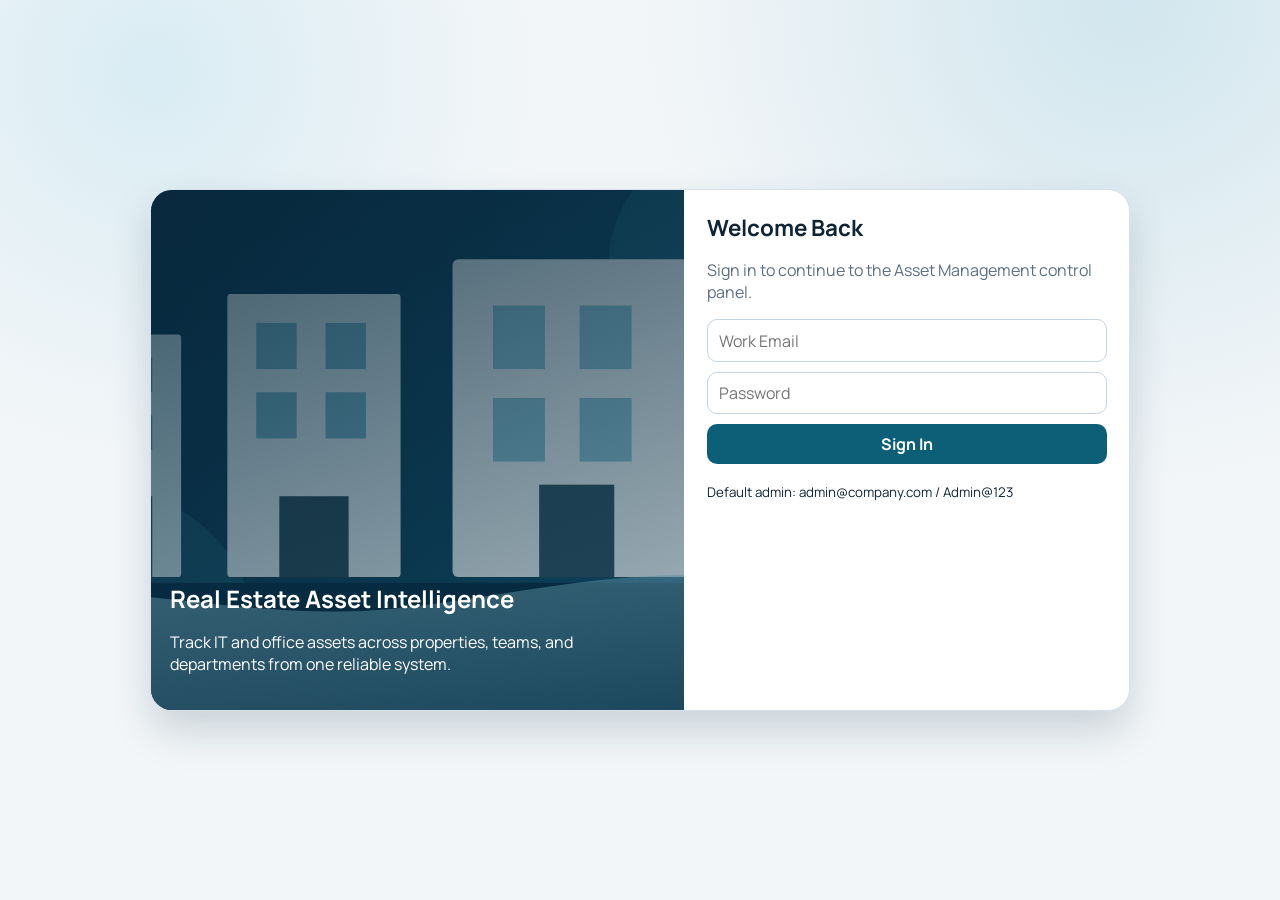
==== frontend/index.html @ 0c9d4ae9 "Initial commit: asset tracking web application" ====
<!DOCTYPE html>
<html lang="en">
<head>
  <meta charset="UTF-8" />
  <meta name="viewport" content="width=device-width, initial-scale=1.0" />
  <title>Asset Tracker - Login</title>
  <link rel="stylesheet" href="css/styles.css" />
</head>
<body>
  <div class="login-wrap">
    <div class="login-card">
      <section class="login-visual">
        <img src="assets/city-banner.svg" alt="Real estate skyline" />
        <div class="login-copy">
          <h2>Real Estate Asset Intelligence</h2>
          <p>Track IT and office assets across properties, teams, and departments from one reliable system.</p>
        </div>
      </section>
      <section class="login-form-wrap">
        <h1>Welcome Back</h1>
        <p>Sign in to continue to the Asset Management control panel.</p>
        <form id="loginForm" class="form-grid">
          <input class="span-2" type="email" id="email" placeholder="Work Email" required />
          <input class="span-2" type="password" id="password" placeholder="Password" required />
          <button class="span-2 full" type="submit">Sign In</button>
        </form>
        <p id="loginError" style="color:#b3261e;"></p>
        <small>Default admin: admin@company.com / Admin@123</small>
      </section>
    </div>
  </div>
  <script src="js/api.js"></script>
  <script src="js/auth.js"></script>
</body>
</html>
---- frontend/css/styles.css ----
@import url("https://fonts.googleapis.com/css2?family=Manrope:wght@400;500;600;700;800&display=swap");

:root {
  --bg: #f3f6f8;
  --bg-elevated: #ffffff;
  --bg-soft: #edf3f8;
  --text: #0f2536;
  --text-muted: #5a7082;
  --line: #d6e1ea;
  --line-strong: #c5d4e1;
  --primary: #0d5f78;
  --primary-dark: #0a4f64;
  --primary-soft: #d9eef4;
  --success: #1e8f58;
  --danger: #b3261e;
  --warning: #d1780b;
  --shadow: 0 10px 25px rgba(12, 43, 65, 0.08);
  --radius-lg: 16px;
  --radius-md: 12px;
  --radius-sm: 10px;
}

* {
  box-sizing: border-box;
}

body {
  margin: 0;
  font-family: "Manrope", "Segoe UI", sans-serif;
  background:
    radial-gradient(circle at 12% 8%, #d9ecf3 0%, rgba(217, 236, 243, 0) 28%),
    radial-gradient(circle at 88% 0%, #d1e6ee 0%, rgba(209, 230, 238, 0) 34%),
    var(--bg);
  color: var(--text);
}

a {
  color: inherit;
}

.layout {
  min-height: 100vh;
  display: grid;
  grid-template-columns: 270px 1fr;
}

.sidebar {
  background: linear-gradient(180deg, #0b3044 0%, #0b2333 100%);
  color: #e7f2f7;
  padding: 1.2rem 1rem;
  border-right: 1px solid rgba(255, 255, 255, 0.08);
}

.brand {
  display: flex;
  gap: 0.7rem;
  align-items: center;
  margin-bottom: 1.2rem;
}

.brand-mark {
  width: 44px;
  height: 44px;
  display: grid;
  place-items: center;
  border-radius: 12px;
  background: linear-gradient(140deg, #4eb3cb, #2e8ea8);
  color: white;
  font-weight: 800;
}

.brand h2 {
  margin: 0;
  font-size: 1rem;
}

.brand p {
  margin: 0.18rem 0 0;
  font-size: 0.78rem;
  color: #b5d0dc;
}

.nav-link {
  display: block;
  color: #cae2ed;
  text-decoration: none;
  padding: 0.64rem 0.75rem;
  border-radius: 10px;
  margin-bottom: 0.35rem;
  font-weight: 600;
}

.nav-link:hover,
.nav-link.active {
  background: rgba(159, 219, 237, 0.15);
  color: #fff;
}

.side-footer {
  margin-top: 1rem;
  padding-top: 0.8rem;
  border-top: 1px solid rgba(255, 255, 255, 0.12);
}

.main {
  padding: 1.35rem;
}

.page-head {
  display: flex;
  justify-content: space-between;
  align-items: center;
  gap: 1rem;
  margin-bottom: 1rem;
}

.page-title h1 {
  margin: 0;
  font-size: 1.5rem;
  letter-spacing: -0.02em;
}

.page-title p {
  margin: 0.3rem 0 0;
  color: var(--text-muted);
}

.hero {
  position: relative;
  overflow: hidden;
  border-radius: var(--radius-lg);
  background: #0a3048;
  color: #fff;
  padding: 1.2rem;
  min-height: 180px;
  box-shadow: var(--shadow);
  margin-bottom: 1rem;
}

.hero::before {
  content: "";
  position: absolute;
  inset: 0;
  background: linear-gradient(100deg, rgba(6, 27, 43, 0.9) 25%, rgba(6, 27, 43, 0.2) 65%);
}

.hero-content {
  position: relative;
  z-index: 2;
  max-width: 560px;
}

.hero-content h2 {
  margin: 0 0 0.35rem;
  font-size: 1.35rem;
}

.hero-content p {
  margin: 0;
  color: #d6ecf5;
}

.hero-image {
  position: absolute;
  inset: 0;
  width: 100%;
  height: 100%;
  object-fit: cover;
}

.card-grid {
  display: grid;
  grid-template-columns: repeat(auto-fit, minmax(180px, 1fr));
  gap: 0.75rem;
}

.card {
  border-radius: var(--radius-md);
  border: 1px solid var(--line);
  background: var(--bg-elevated);
  padding: 0.95rem;
  box-shadow: var(--shadow);
}

.card .label {
  color: var(--text-muted);
  font-size: 0.84rem;
  font-weight: 600;
}

.card .value {
  margin-top: 0.35rem;
  font-size: 1.65rem;
  letter-spacing: -0.03em;
  font-weight: 800;
}

.panel {
  margin-top: 1rem;
  border-radius: var(--radius-md);
  border: 1px solid var(--line);
  background: var(--bg-elevated);
  padding: 1rem;
  box-shadow: var(--shadow);
}

.panel-head {
  display: flex;
  justify-content: space-between;
  align-items: center;
  margin-bottom: 0.85rem;
}

.panel-head h3 {
  margin: 0;
  font-size: 1.02rem;
}

.toolbar {
  display: flex;
  flex-wrap: wrap;
  gap: 0.55rem;
  margin-bottom: 0.8rem;
}

input,
select,
textarea,
button {
  font: inherit;
}

input,
select,
textarea {
  background: #fff;
  border: 1px solid var(--line-strong);
  border-radius: 10px;
  padding: 0.58rem 0.68rem;
  color: var(--text);
}

input:focus,
select:focus,
textarea:focus {
  outline: 2px solid #cce3ed;
  border-color: #95b9cb;
}

button {
  border: none;
  border-radius: 10px;
  padding: 0.57rem 0.8rem;
  background: var(--primary);
  color: #fff;
  font-weight: 700;
  cursor: pointer;
  transition: background 0.18s ease;
}

button:hover {
  background: var(--primary-dark);
}

button.secondary {
  background: #466172;
}

button.secondary:hover {
  background: #385161;
}

button.danger {
  background: var(--danger);
}

button.ghost {
  background: #e4eef3;
  color: #204055;
}

.full {
  width: 100%;
}

table {
  width: 100%;
  border-collapse: collapse;
  font-size: 0.92rem;
}

thead th {
  background: var(--bg-soft);
  color: #274659;
  font-size: 0.83rem;
  text-transform: uppercase;
  letter-spacing: 0.04em;
}

th,
td {
  text-align: left;
  border-bottom: 1px solid #e4ebf1;
  padding: 0.68rem;
  vertical-align: top;
}

tbody tr:hover {
  background: #f7fafc;
}

.actions {
  display: flex;
  gap: 0.35rem;
  flex-wrap: wrap;
}

.badge {
  display: inline-flex;
  align-items: center;
  border-radius: 999px;
  padding: 0.2rem 0.55rem;
  font-size: 0.78rem;
  font-weight: 700;
  background: var(--primary-soft);
  color: #1e5a70;
}

.badge.success { background: #daf5e7; color: #1c7a4b; }
.badge.warning { background: #fff1db; color: #955408; }
.badge.danger { background: #ffe3df; color: #9b231d; }

.user-pill {
  background: #eef4f8;
  border: 1px solid var(--line);
  border-radius: 999px;
  padding: 0.38rem 0.65rem;
  font-size: 0.82rem;
  color: #28495e;
  font-weight: 700;
}

.login-wrap {
  min-height: 100vh;
  display: grid;
  place-items: center;
  padding: 1rem;
}

.login-card {
  width: min(980px, 100%);
  border-radius: 22px;
  overflow: hidden;
  background: #fff;
  border: 1px solid var(--line);
  display: grid;
  grid-template-columns: 1.2fr 1fr;
  box-shadow: 0 20px 40px rgba(15, 53, 75, 0.18);
}

.login-visual {
  position: relative;
  min-height: 520px;
}

.login-visual img {
  position: absolute;
  inset: 0;
  width: 100%;
  height: 100%;
  object-fit: cover;
}

.login-visual::before {
  content: "";
  position: absolute;
  inset: 0;
  background: linear-gradient(160deg, rgba(6, 37, 56, 0.76), rgba(6, 37, 56, 0.3));
  z-index: 1;
}

.login-copy {
  position: absolute;
  left: 1.2rem;
  bottom: 1.2rem;
  color: #fff;
  z-index: 2;
  max-width: 80%;
}

.login-copy h2 {
  margin: 0;
}

.login-form-wrap {
  padding: 1.4rem;
}

.login-form-wrap h1 {
  margin: 0;
  font-size: 1.4rem;
}

.login-form-wrap p {
  color: var(--text-muted);
}

.form-grid {
  display: grid;
  gap: 0.6rem;
  grid-template-columns: repeat(auto-fit, minmax(180px, 1fr));
}

.form-grid .span-2 {
  grid-column: span 2;
}

.modal {
  position: fixed;
  inset: 0;
  display: none;
  align-items: center;
  justify-content: center;
  background: rgba(5, 21, 32, 0.55);
  z-index: 999;
  padding: 1rem;
}

.modal.open {
  display: flex;
}

.modal-content {
  width: min(760px, 100%);
  border-radius: 14px;
  background: #fff;
  border: 1px solid var(--line);
  padding: 1rem;
  max-height: 90vh;
  overflow: auto;
}

.empty {
  text-align: center;
  color: var(--text-muted);
  padding: 1rem;
}

.preview-image {
  width: 100%;
  max-height: 220px;
  object-fit: cover;
  border-radius: 12px;
  margin-bottom: 0.9rem;
  border: 1px solid var(--line);
}

.hidden {
  display: none !important;
}

.toast-wrap {
  position: fixed;
  right: 1rem;
  bottom: 1rem;
  display: grid;
  gap: 0.5rem;
  z-index: 1200;
}

.toast {
  min-width: 240px;
  max-width: 360px;
  padding: 0.62rem 0.75rem;
  border-radius: 10px;
  color: #fff;
  box-shadow: var(--shadow);
  font-weight: 700;
}

.toast.success { background: #1f8f5a; }
.toast.error { background: #b3261e; }
.toast.info { background: #235b76; }

@media (max-width: 1100px) {
  .layout {
    grid-template-columns: 1fr;
  }

  .sidebar {
    border-right: none;
    border-bottom: 1px solid rgba(255, 255, 255, 0.08);
  }
}

@media (max-width: 820px) {
  .main { padding: 0.9rem; }
  .login-card { grid-template-columns: 1fr; }
  .login-visual { min-height: 220px; }
  .form-grid .span-2 { grid-column: span 1; }
}
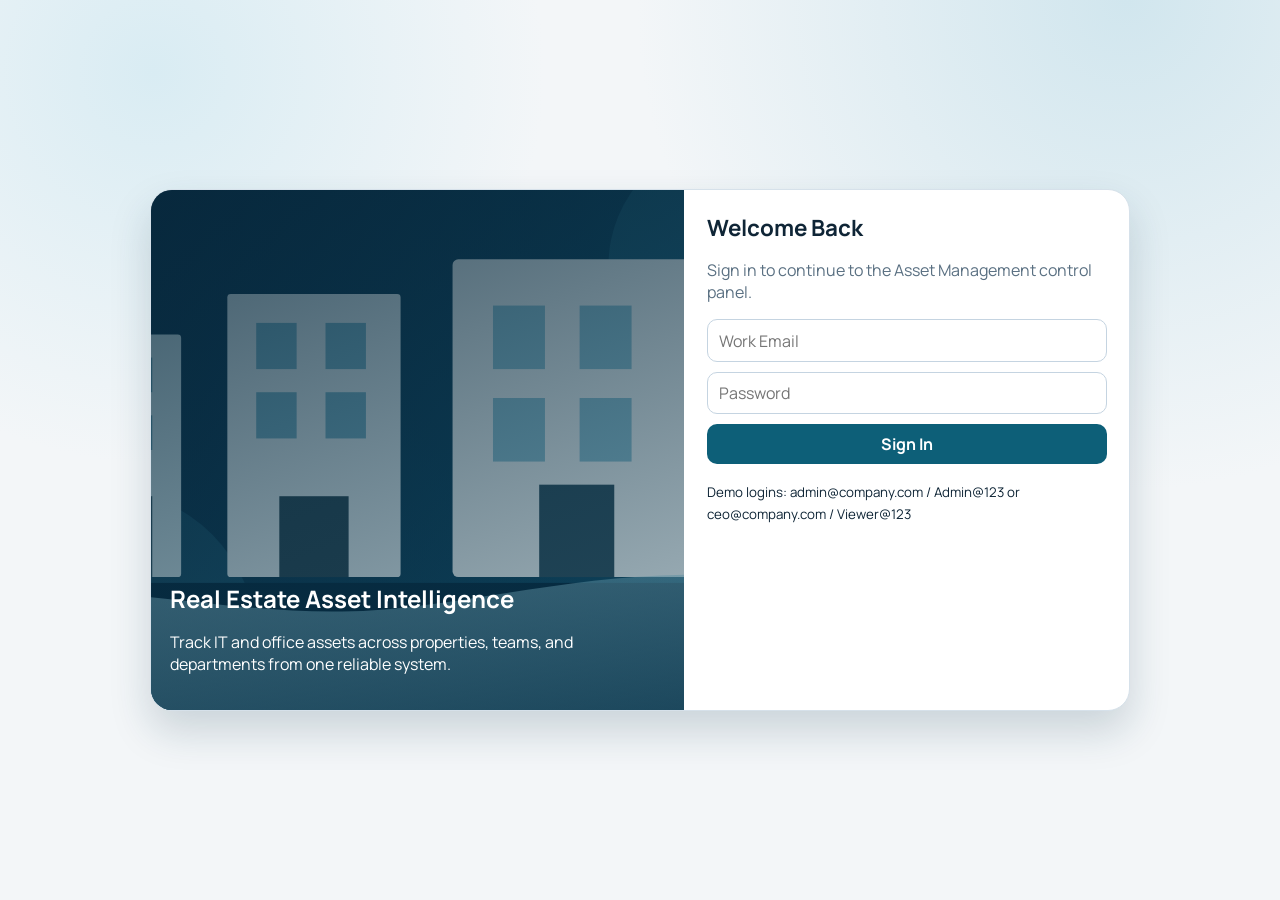
==== commit ad65e02d: "Setup GitHub Pages deployment with frontend demo mode" ====
--- a/frontend/index.html
+++ b/frontend/index.html
@@ -25,7 +25,7 @@
           <button class="span-2 full" type="submit">Sign In</button>
         </form>
         <p id="loginError" style="color:#b3261e;"></p>
-        <small>Default admin: admin@company.com / Admin@123</small>
+        <small>Demo logins: admin@company.com / Admin@123 or ceo@company.com / Viewer@123</small>
       </section>
     </div>
   </div>
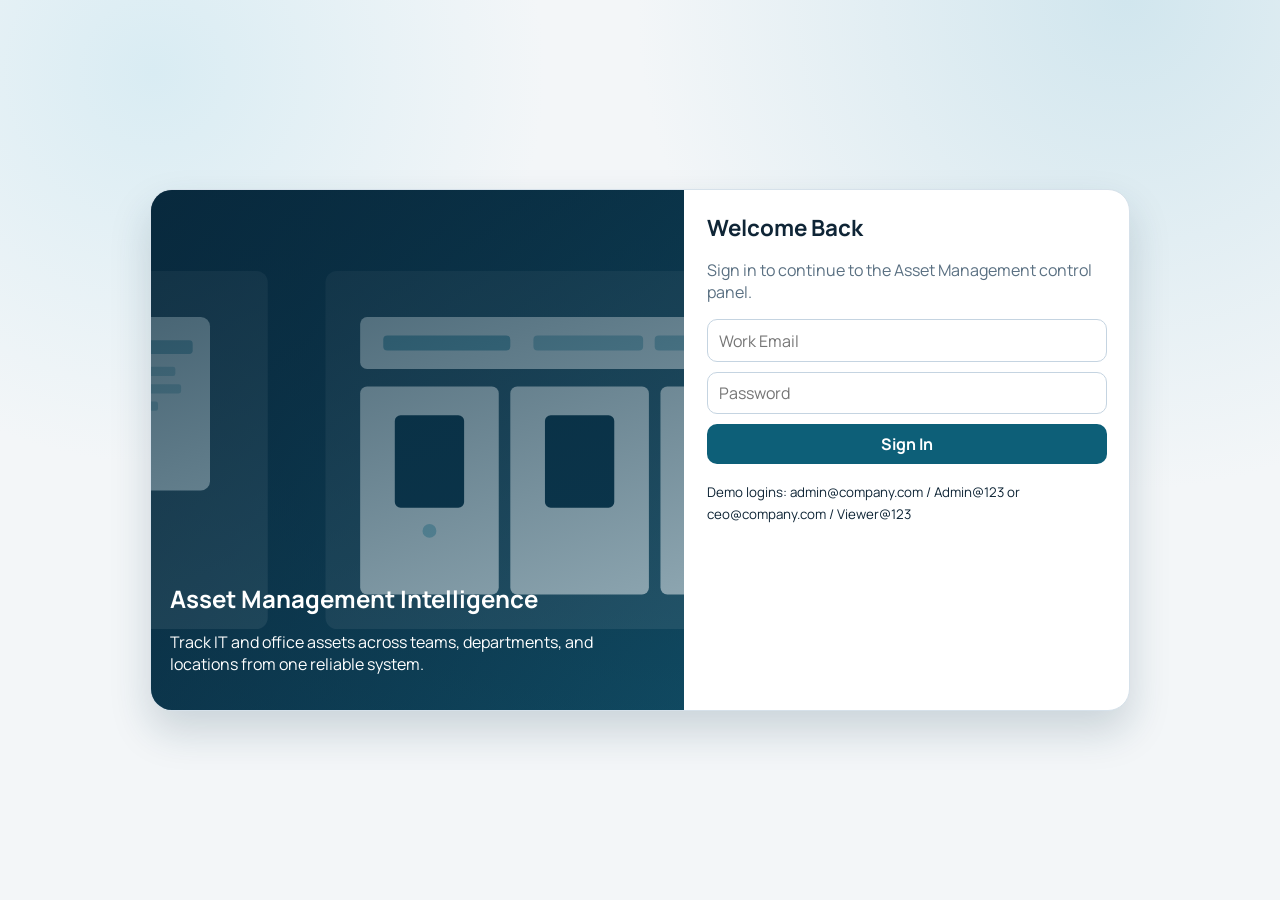
==== commit 22043412: "Retheme UI to enterprise asset management branding" ====
--- a/frontend/index.html
+++ b/frontend/index.html
@@ -10,10 +10,10 @@
   <div class="login-wrap">
     <div class="login-card">
       <section class="login-visual">
-        <img src="assets/city-banner.svg" alt="Real estate skyline" />
+        <img src="assets/asset-management-banner.svg" alt="Asset management dashboard" />
         <div class="login-copy">
-          <h2>Real Estate Asset Intelligence</h2>
-          <p>Track IT and office assets across properties, teams, and departments from one reliable system.</p>
+          <h2>Asset Management Intelligence</h2>
+          <p>Track IT and office assets across teams, departments, and locations from one reliable system.</p>
         </div>
       </section>
       <section class="login-form-wrap">
@@ -33,3 +33,4 @@
   <script src="js/auth.js"></script>
 </body>
 </html>
+
